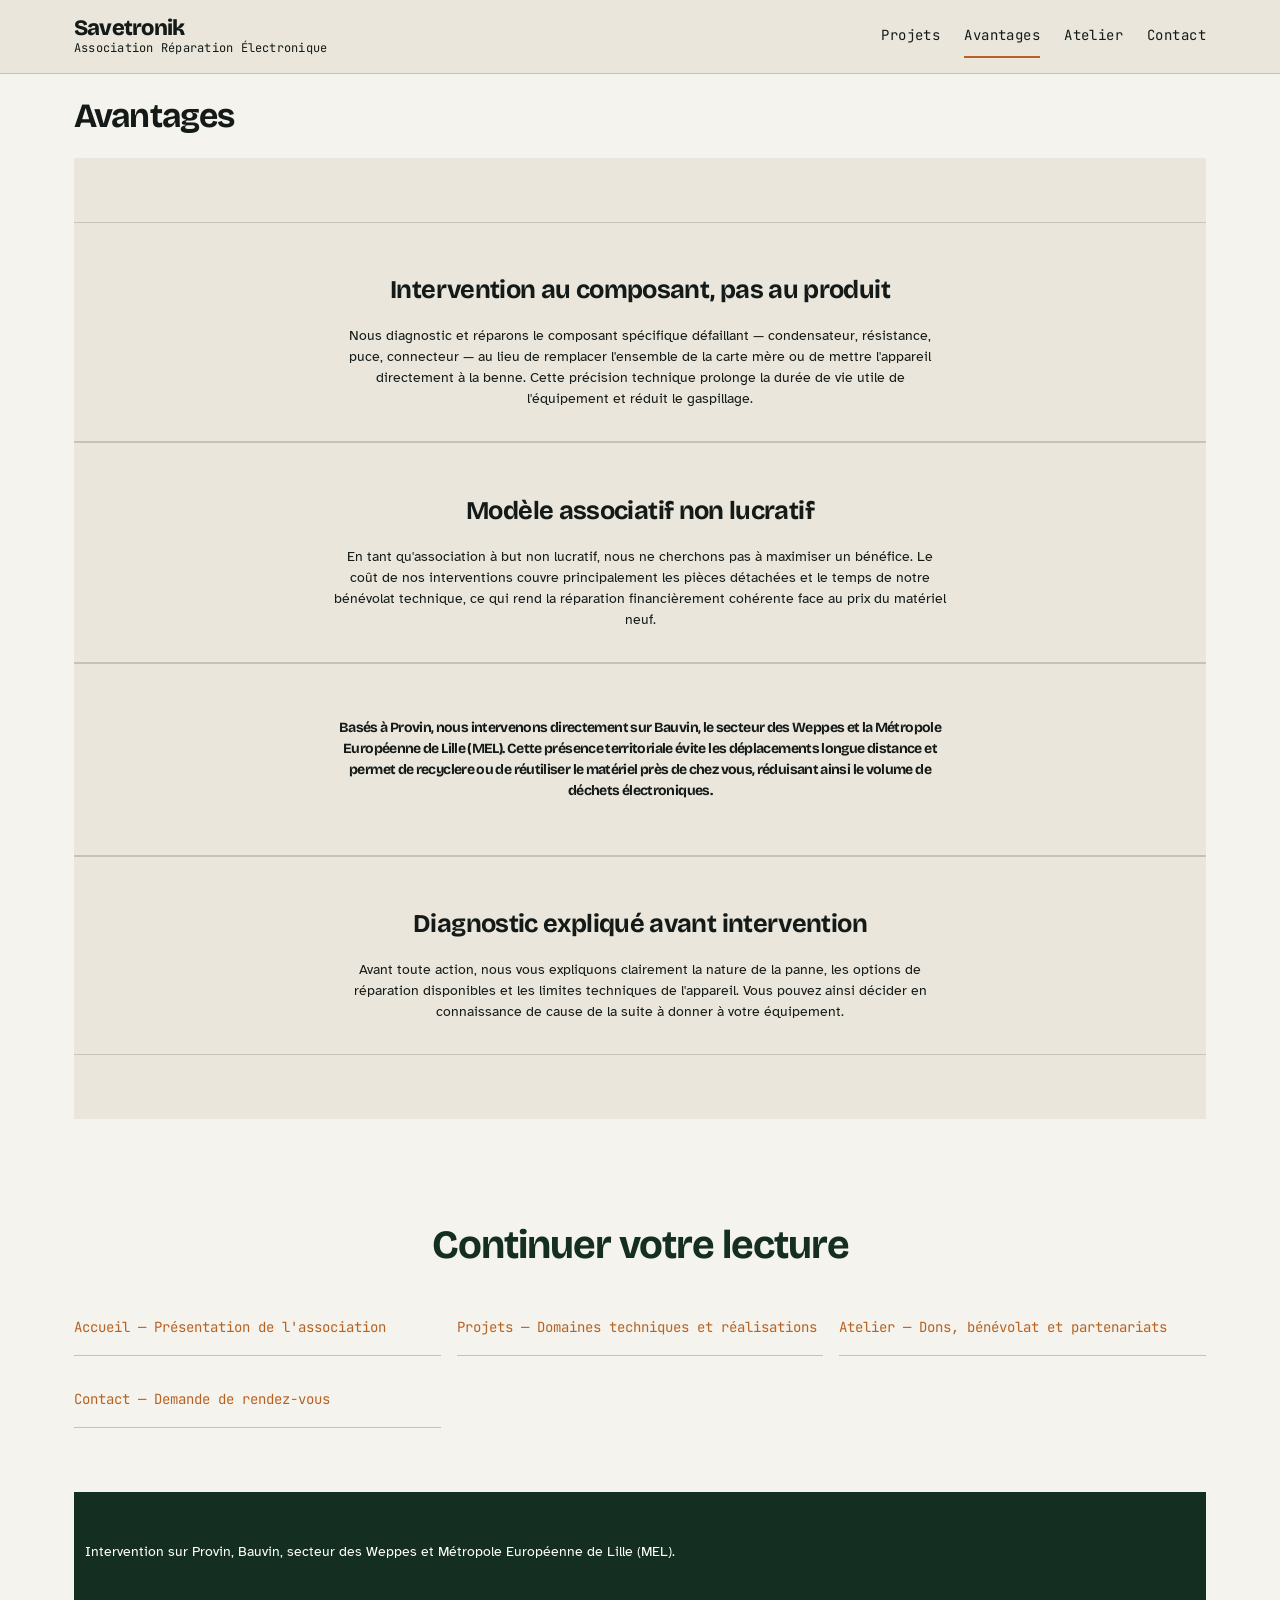
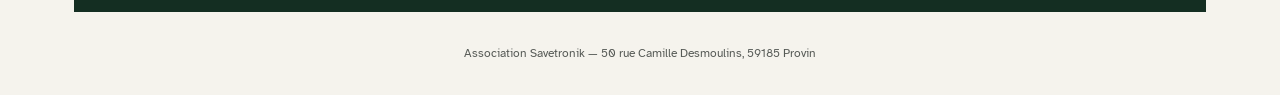
==== avantages.html @ e63f9a17 "Create avantages.html" ====
<!DOCTYPE html>
<html lang="fr">
<head>
<meta charset="utf-8">
<meta name="viewport" content="width=device-width, initial-scale=1">
<title>Savetronik — Avantages de la réparation associative</title>
<meta name="description" content="Association Savetronik : avantages du modèle associatif non lucratif pour la réparation électronique à Provin, Bauvin et dans la MEL.">
<link rel="preconnect" href="https://fonts.googleapis.com">
<link rel="preconnect" href="https://fonts.gstatic.com" crossorigin>
<link rel="stylesheet" href="https://fonts.googleapis.com/css2?family=Atkinson+Hyperlegible:ital,wght@0,400;0,700;1,400&family=Bricolage+Grotesque:opsz,wght@12..96,400;12..96,600;12..96,800&family=JetBrains+Mono:wght@400;500&display=swap">
<link rel="stylesheet" href="style.css">
</head>
<header class="site-header">
  <div class="header-inner">
    <a href="#" class="marque">
      <span class="marque-nom">Savetronik</span>
      <span class="marque-detail">Association Réparation Électronique</span>
    </a>
    <nav aria-label="Navigation principale">
      <ul class="nav-list">
        <li><a href="projets.html">Projets</a></li>
        <li><a href="avantages.html" aria-current="page">Avantages</a></li>
        <li><a href="atelier.html">Atelier</a></li>
        <li><a href="contact.html">Contact</a></li>
      </ul>
    </nav>
  </div>
</header>
<main class="wrap">
  <h1>Avantages</h1>
  <section class="les-axes">
    <div class="axe">
      <h2>Intervention au composant, pas au produit</h2>
      <p>Nous diagnostic et réparons le composant spécifique défaillant — condensateur, résistance, puce, connecteur — au lieu de remplacer l'ensemble de la carte mère ou de mettre l'appareil directement à la benne. Cette précision technique prolonge la durée de vie utile de l'équipement et réduit le gaspillage.</p>
    </div>
    <div class="axe">
      <h2>Modèle associatif non lucratif</h2>
      <p>En tant qu'association à but non lucratif, nous ne cherchons pas à maximiser un bénéfice. Le coût de nos interventions couvre principalement les pièces détachées et le temps de notre bénévolat technique, ce qui rend la réparation financièrement cohérente face au prix du matériel neuf.</p>
    </div>
    <div class="axe">
      <h2 Action locale et réduction des déchets</h2>
      <p>Basés à Provin, nous intervenons directement sur Bauvin, le secteur des Weppes et la Métropole Européenne de Lille (MEL). Cette présence territoriale évite les déplacements longue distance et permet de recyclere ou de réutiliser le matériel près de chez vous, réduisant ainsi le volume de déchets électroniques.</p>
    </div>
    <div class="axe">
      <h2>Diagnostic expliqué avant intervention</h2>
      <p>Avant toute action, nous vous expliquons clairement la nature de la panne, les options de réparation disponibles et les limites techniques de l'appareil. Vous pouvez ainsi décider en connaissance de cause de la suite à donner à votre équipement.</p>
    </div>
  </section>
  <section class="renvois">
    <h3 class="titre-renvoi">Continuer votre lecture</h3>
    <ul class="list-renvoi">
      <li class="renvoi"><a href="index.html">Accueil — Présentation de l'association</a></li>
      <li class="renvoi"><a href="projets.html">Projets — Domaines techniques et réalisations</a></li>
      <li class="renvoi"><a href="atelier.html">Atelier — Dons, bénévolat et partenariats</a></li>
      <li class="renvoi"><a href="contact.html">Contact — Demande de rendez-vous</a></li>
    </ul>
  </section>
  <section class="territoire">
    <p>Intervention sur Provin, Bauvin, secteur des Weppes et Métropole Européenne de Lille (MEL).</p>
  </section>
</main>
<footer>
  Association Savetronik — 50 rue Camille Desmoulins, 59185 Provin
</footer>
</body>
</html>
---- style.css ----
:root{
  /* Couleurs */
  --c-fond:#F5F3ED;
  --c-surface:#EAE6DC;
  --c-encre:#141A17;
  --c-vert:#142E22;
  --c-cuivre:#B86222;
  --c-cuivre-texte:#A0521C;
  --c-bordure:#C8C2B4;
  --c-blanc:#FFFFFF;

  /* Typographie */
  --f-titre:"Bricolage Grotesque","Helvetica Neue",Arial,sans-serif;
  --f-texte:"Atkinson Hyperlegible","Helvetica",Arial,sans-serif;
  --f-mono:"JetBrains Mono","Courier New",monospace;

  --t-4xl:clamp(2.5rem,5.6vw,4rem);
  --t-3xl:clamp(1.75rem,3.2vw,2.5rem);
  --t-2xl:clamp(1.25rem,1.8vw,1.625rem);
  --t-xl:1.1875rem;
  --t-l:1.0625rem;
  --t-m:1rem;
  --t-s:0.875rem;
  --t-xs:0.75rem;

  /* Espacement — échelle unique de 1rem */
  --e-1:0.5rem;
  --e-2:1rem;
  --e-3:1.5rem;
  --e-4:2rem;
  --e-5:3rem;
  --e-6:4rem;
  --e-7:6rem;

  /* Rayon et profondeur */
  --r-s:2px;
  --r-m:4px;
  --ombre:0 4px 12px rgba(0,0,0,0.15);

  /* Mesure de lecture */
  --mesure:68ch;
}

*,*::before,*::after{box-sizing:border-box}

html{
  -webkit-text-size-adjust:100%;
  scrollbar-color:var(--c-vert) var(--c-surface);
  scrollbar-width:thin;
}

body{
  margin:0;
  background-color:var(--c-fond);
  color:var(--c-encre);
  font-family:var(--f-texte);
  font-size:var(--t-l);
  line-height:1.65;
  -webkit-font-smoothing:antialiased;
}

::selection{background-color:var(--c-cuivre);color:var(--c-blanc)}

::-webkit-scrollbar{width:12px;height:12px}
::-webkit-scrollbar-track{background:var(--c-surface)}
::-webkit-scrollbar-thumb{background:var(--c-vert);border:2px solid var(--c-surface)}

a{cursor:pointer}
:focus-visible{outline:2px solid var(--c-cuivre);outline-offset:3px}

h1,h2,h3{
  font-family:var(--f-titre);
  font-weight:700;
  letter-spacing:-0.025em;
  line-height:1.12;
  color:var(--c-encre);
}

p{margin:0 0 var(--e-2);max-width:var(--mesure)}
p:last-child{margin-bottom:0}

.wrap{
  width:100%;
  max-width:1180px;
  margin:0 auto;
  padding:0 var(--e-3);
}

.lien-evitement{
  position:absolute;
  left:-9999px;
  top:0;
  z-index:100;
  background:var(--c-vert);
  color:var(--c-blanc);
  font-family:var(--f-mono);
  font-size:var(--t-s);
  padding:var(--e-2) var(--e-3);
  text-decoration:none;
}
.lien-evitement:focus{left:var(--e-2);top:var(--e-2)}

/* ---------- En-tête ---------- */
.site-header{
  position:sticky;
  top:0;
  z-index:20;
  background-color:var(--c-surface);
  border-bottom:1px solid var(--c-bordure);
}

.header-inner{
  max-width:1180px;
  margin:0 auto;
  padding:var(--e-1) var(--e-3);
  display:flex;
  flex-wrap:wrap;
  align-items:center;
  justify-content:space-between;
  gap:var(--e-1) var(--e-3);
}

.marque{
  display:flex;
  flex-direction:column;
  justify-content:center;
  min-height:44px;
  padding:var(--e-1) 0;
  text-decoration:none;
  color:var(--c-encre);
}
.marque-nom{
  font-family:var(--f-titre);
  font-weight:800;
  font-size:1.375rem;
  letter-spacing:-0.035em;
  line-height:1.1;
}
.marque-detail{
  font-family:var(--f-mono);
  font-size:var(--t-xs);
  letter-spacing:0.02em;
  line-height:1.4;
}

.nav-list{
  display:flex;
  flex-wrap:wrap;
  align-items:center;
  gap:0 var(--e-3);
  margin:0;
  padding:0;
  list-style:none;
}
.nav-list a{
  display:inline-flex;
  align-items:center;
  min-height:44px;
  font-family:var(--f-mono);
  font-size:var(--t-s);
  letter-spacing:0.03em;
  color:var(--c-encre);
  text-decoration:none;
  border-bottom:2px solid transparent;
  transition:border-color .3s ease-out,color .3s ease-out;
}
.nav-list a:hover{
  color:var(--c-cuivre-texte);
  border-bottom-color:var(--c-cuivre);
}
.nav-list a[aria-current="page"]{border-bottom-color:var(--c-cuivre)}

/* ---------- Bouton ---------- */
.btn{
  display:inline-flex;
  align-items:center;
  justify-content:center;
  min-height:48px;
  padding:var(--e-2) var(--e-3);
  background-color:var(--c-cuivre);
  color:var(--c-blanc);
  font-family:var(--f-mono);
  font-size:var(--t-s);
  letter-spacing:0.03em;
  text-decoration:none;
  border:none;
  cursor:pointer;
}
.btn:hover{opacity:0.9}

/* ---------- Hero ---------- */
.hero{
  position:relative;
  padding:var(--e-6) 0 var(--e-4);
  display:flex;
  align-items:center;
  justify-content:center;
  flex-direction:column;
  gap:var(--e-3);
  max-height:60vh;
  overflow:hidden;
}
.hero-img{
  position:absolute;
  right:0;
  width:40%;
  height:auto;
  max-width:500px;
  pointer-events:none;
}
.hero-img svg{
  width:100%;
  height:auto;
}

/* Texte hero */
.hero-content{
  text-align:center;
  max-width:700px;
  padding:var(--e-2) var(--e-3);
}
.hero-content h1{
  font-size:var(--t-4xl);
  margin-bottom:var(--e-1);
}
.hero-content p{
  font-size:var(--t-l);
  color:var(--c-encre);
  margin-bottom:var(--e-4);
}

/* ---------- Les 3 Axes ---------- */
.les-axes{
  padding:var(--e-6) 0;
  background-color:var(--c-surface);
}
.axe{
  padding:var(--e-4) var(--e-3);
  display:flex;
  flex-direction:column;
  align-items:center;
  text-align:center;
  border-top:1px solid var(--c-bordure);
  border-bottom:1px solid var(--c-bordure);
  transition:background-color .3s ease;
}
.axe:hover{background-color:var(--c-fond);}
.axe h3{
  font-size:var(--t-2xl);
  margin-bottom:var(--e-1);
  color:var(--c-vert);
}
.axe p{
  font-size:var(--t-s);
  color:var(--c-encre);
  margin-bottom:0;
  line-height:1.5;
}

/* ---------- Renvois vers les pages ---------- */
.renvois{
  padding:var(--e-6) 0;
}
.titre-renvoi{
  font-size:var(--t-3xl);
  margin-bottom:var(--e-4);
  text-align:center;
  color:var(--c-vert);
}
.list-renvoi{
  display:grid;
  grid-template-columns:repeat(3, 1fr);
  gap:var(--e-2);
  list-style:none;
  padding:0;
  margin:0;
}
.list-renvoi .renvoi{
  padding:var(--e-2) 0;
  border-bottom:1px solid var(--c-bordure);
  display:flex;
  flex-direction:column;
  justify-content:center;
  height:100%;
}
.list-renvoi .renvoi h3{
  font-size:var(--t-m);
  margin-bottom:var(--e-1);
  color:var(--c-encre);
}
.list-renvoi .renvoi p{
  font-size:var(--t-xs);
  color:var(--c-encre);
  opacity:0.8;
  margin-bottom:0;
  flex-grow:1;
}
.list-renvoi .renvoi a{
  font-size:var(--t-s);
  color:var(--c-cuivre);
  text-decoration:none;
  margin-top:auto;
  align-self:flex-start;
  font-family:var(--f-mono);
}
@media (max-width: 768px){
  .list-renvoi{
    grid-template-columns:1fr;
  }
}

/* ---------- Ancrage territorial ---------- */
.territoire{
  padding:var(--e-5) 0;
  background-color:var(--c-vert);
  color:var(--c-blanc);
  text-align:center;
  font-size:var(--t-s);
}
.territoire a{
  color:var(--c-blanc);
  text-decoration:underline;
  font-weight:700;
}

/* ---------- Pied de page minimal ---------- */
footer{
  padding:var(--e-4) 0;
  text-align:center;
  font-size:var(--t-xs);
  color:var(--c-encre);
  opacity:0.7;
}
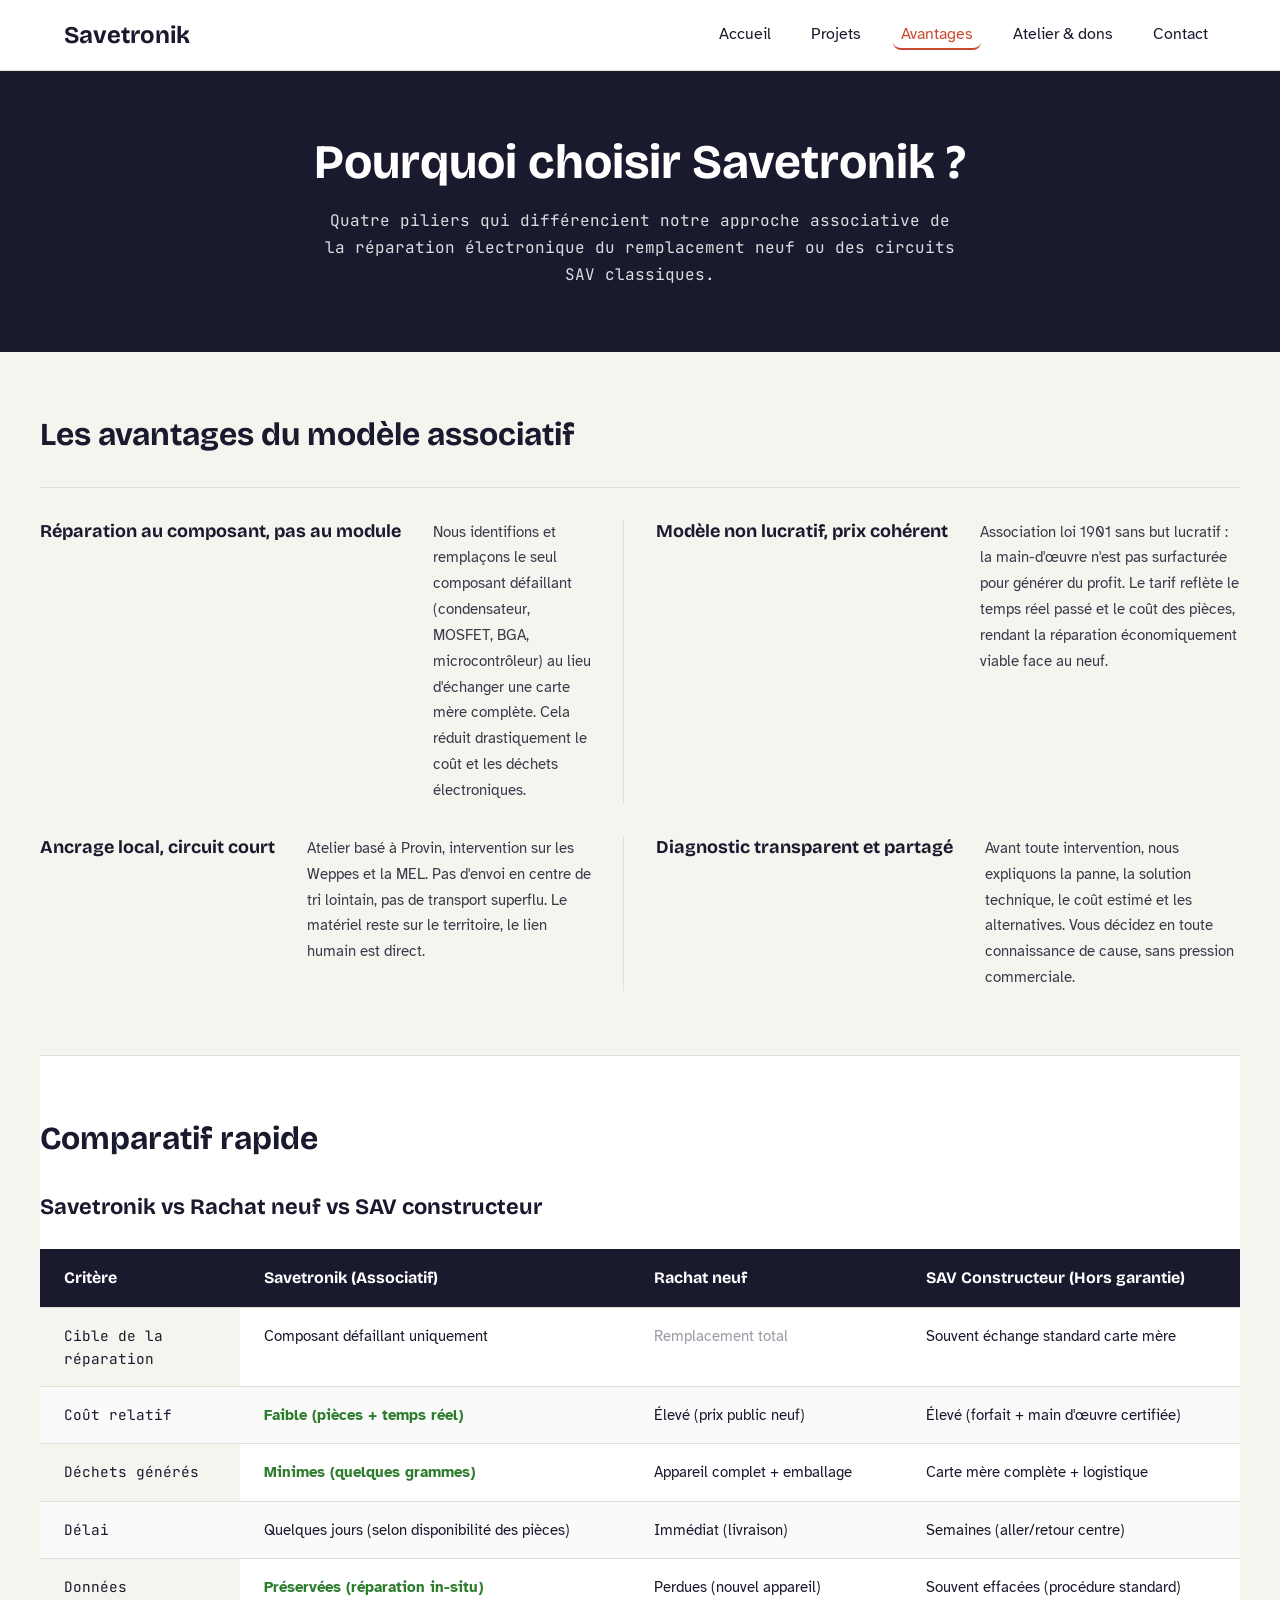
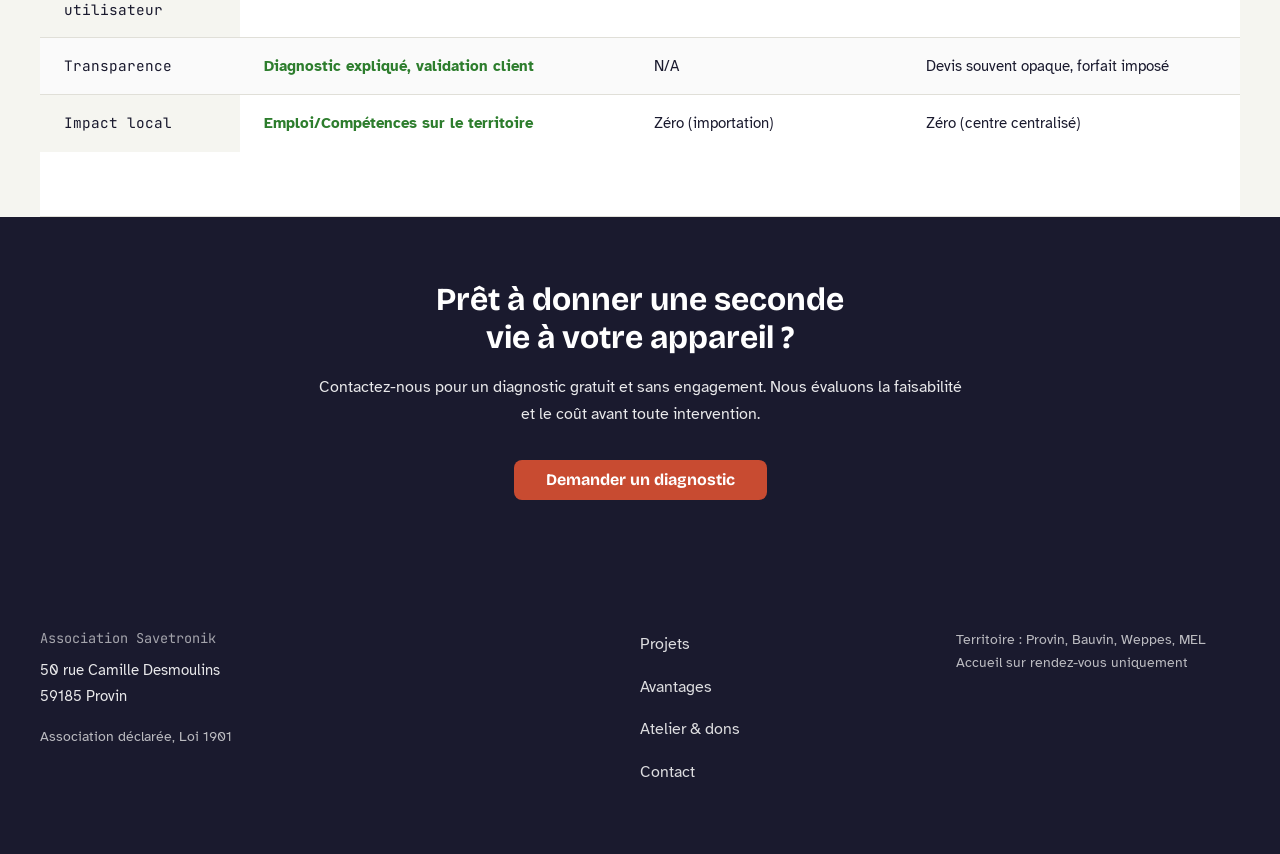
==== commit 5615b2ca: "Update avantages.html" ====
--- a/avantages.html
+++ b/avantages.html
@@ -1,66 +1,258 @@
 <!DOCTYPE html>
 <html lang="fr">
 <head>
-<meta charset="utf-8">
-<meta name="viewport" content="width=device-width, initial-scale=1">
-<title>Savetronik — Avantages de la réparation associative</title>
-<meta name="description" content="Association Savetronik : avantages du modèle associatif non lucratif pour la réparation électronique à Provin, Bauvin et dans la MEL.">
-<link rel="preconnect" href="https://fonts.googleapis.com">
-<link rel="preconnect" href="https://fonts.gstatic.com" crossorigin>
-<link rel="stylesheet" href="https://fonts.googleapis.com/css2?family=Atkinson+Hyperlegible:ital,wght@0,400;0,700;1,400&family=Bricolage+Grotesque:opsz,wght@12..96,400;12..96,600;12..96,800&family=JetBrains+Mono:wght@400;500&display=swap">
-<link rel="stylesheet" href="style.css">
+  <meta charset="UTF-8">
+  <meta name="viewport" content="width=device-width, initial-scale=1.0">
+  <title>Avantages — Savetronik</title>
+  <meta name="description" content="Pourquoi choisir l'association Savetronik pour réparer votre électronique ? Réparation au composant, modèle non lucratif, ancrage local, diagnostic transparent.">
+  <link rel="preconnect" href="https://fonts.googleapis.com">
+  <link rel="preconnect" href="https://fonts.gstatic.com" crossorigin>
+  <link href="https://fonts.googleapis.com/css2?family=Bricolage+Grotesque:opsz,wght@12..96,400;12..96,700&family=Atkinson+Hyperlegible:ital,wght@0,400;0,700;1,400&family=JetBrains+Mono:wght@400;700&display=swap" rel="stylesheet">
+  <style>
+    /* ========================================
+       DESIGN TOKENS (Fallbacks inclus pour autonomie)
+       ======================================== */
+    :root {
+      --space-xs: 0.25rem; --space-s: 0.5rem; --space-m: 1rem; --space-l: 1.5rem; --space-xl: 2rem; --space-xxl: 3rem; --space-xxxl: 4rem;
+      --color-bg: #f5f5f0; --color-surface: #ffffff; --color-block: #1a1a2e; --color-text: #1a1a2e; --color-text-muted: #5a5a6e; --color-text-on-block: #ffffff; --color-accent: #c84b31; --color-border: #e0dfd8; --color-success: #2d7d2d; --color-focus: #c84b31;
+      --font-title: 'Bricolage Grotesque', sans-serif; --font-body: 'Atkinson Hyperlegible', sans-serif; --font-mono: 'JetBrains Mono', monospace;
+      --radius: 8px; --anim-easing: cubic-bezier(0.25, 0.46, 0.45, 0.94);
+      --container-max: 1200px; --text-measure: 65ch;
+      --btn-bg: var(--color-accent); --btn-hover: color-mix(in srgb, var(--color-accent) 85%, black); --btn-text: var(--color-text-on-block);
+    }
+
+    /* ========================================
+       RESET & BASE
+       ======================================== */
+    *, *::before, *::after { box-sizing: border-box; margin: 0; padding: 0; }
+    html { scroll-behavior: smooth; }
+    @media (prefers-reduced-motion: reduce) { html { scroll-behavior: auto; } *, *::before, *::after { animation-duration: 0.01ms !important; transition-duration: 0.01ms !important; } }
+    body { font-family: var(--font-body); font-size: 1rem; line-height: 1.6; color: var(--color-text); background: var(--color-bg); }
+    img { max-width: 100%; height: auto; display: block; }
+    a { color: var(--color-accent); text-decoration: none; border-bottom: 1px solid currentColor; transition: opacity 150ms var(--anim-easing); }
+    a:hover { opacity: 0.7; border-bottom-color: transparent; }
+    a:focus-visible, button:focus-visible, [href]:focus-visible { outline: 2px solid var(--color-focus); outline-offset: 2px; border-radius: 2px; border-bottom-color: transparent; }
+    .skip-link { position: absolute; top: -100%; left: 50%; transform: translateX(-50%); padding: var(--space-s) var(--space-l); background: var(--color-block); color: var(--color-text-on-block); z-index: 1000; border-radius: 0 0 var(--radius) var(--radius); }
+    .skip-link:focus { top: 0; }
+    .container { max-width: var(--container-max); margin: 0 auto; padding: 0 var(--space-l); }
+    .btn { display: inline-block; padding: var(--space-s) var(--space-xl); background: var(--btn-bg); color: var(--btn-text); font-family: var(--font-title); font-weight: 700; font-size: 1rem; line-height: 1.5; border: none; border-radius: var(--radius); cursor: pointer; text-decoration: none; border-bottom: none; transition: background 150ms var(--anim-easing), transform 150ms var(--anim-easing); }
+    .btn:hover { background: var(--btn-hover); color: var(--btn-text); opacity: 1; transform: translateY(-1px); }
+    .btn:active { transform: translateY(0); }
+
+    /* ========================================
+       HEADER
+       ======================================== */
+    .site-header { background: var(--color-surface); border-bottom: 1px solid var(--color-border); position: sticky; top: 0; z-index: 100; }
+    .header-inner { max-width: var(--container-max); margin: 0 auto; padding: var(--space-m) var(--space-l); display: flex; justify-content: space-between; align-items: center; gap: var(--space-l); flex-wrap: wrap; }
+    .site-logo { font-family: var(--font-title); font-size: 1.5rem; font-weight: 700; color: var(--color-block); text-decoration: none; border-bottom: none; }
+    .site-nav ul { display: flex; flex-wrap: wrap; gap: var(--space-s) var(--space-l); list-style: none; }
+    .site-nav a { padding: var(--space-xs) var(--space-s); color: var(--color-text); font-weight: 400; border-bottom: 2px solid transparent; border-radius: var(--radius); }
+    .site-nav a:hover { color: var(--color-accent); background: rgb(200 75 49 / 0.08); border-bottom-color: transparent; opacity: 1; }
+    .site-nav a[aria-current="page"] { color: var(--color-accent); border-bottom-color: var(--color-accent); pointer-events: none; }
+
+    /* ========================================
+       HERO
+       ======================================== */
+    .page-hero { background: var(--color-block); color: var(--color-text-on-block); padding: var(--space-xxxl) var(--space-l); text-align: center; }
+    .page-hero .container { max-width: 800px; }
+    .page-hero h1 { font-family: var(--font-title); font-size: clamp(2rem, 5vw, 3rem); font-weight: 700; line-height: 1.15; margin-bottom: var(--space-m); text-wrap: balance; }
+    .page-hero p { font-family: var(--font-mono); font-size: 1rem; line-height: 1.7; opacity: 0.85; max-width: var(--text-measure); margin: 0 auto; text-wrap: pretty; }
+
+    /* ========================================
+       AVANTAGES — Liste structurée (pas de cartes)
+       ======================================== */
+    .avantages-section { padding: var(--space-xxxl) 0; }
+    .avantages-section .section-title { font-family: var(--font-title); font-size: clamp(1.5rem, 3vw, 2rem); font-weight: 700; line-height: 1.2; margin-bottom: var(--space-xl); text-wrap: balance; color: var(--color-text); }
+    .avantages-list { display: grid; gap: var(--space-xl); border-top: 1px solid var(--color-border); padding-top: var(--space-xl); }
+    @media (min-width: 768px) { .avantages-list { grid-template-columns: 1fr 1fr; } }
+    @media (min-width: 1024px) { .avantages-list { grid-template-columns: repeat(2, 1fr); } }
+    .avantage-item { display: grid; gap: var(--space-s); padding-bottom: var(--space-xl); border-bottom: 1px solid var(--color-border); }
+    .avantage-item:last-child { border-bottom: none; padding-bottom: 0; }
+    @media (min-width: 768px) { .avantage-item { grid-template-columns: max-content 1fr; align-items: start; gap: var(--space-l) var(--space-xl); padding-bottom: 0; border-bottom: none; border-right: 1px solid var(--color-border); padding-right: var(--space-xl); } .avantage-item:nth-child(2n) { border-right: none; padding-right: 0; } }
+    .avantage-term { font-family: var(--font-title); font-size: 1.125rem; font-weight: 700; line-height: 1.3; color: var(--color-text); text-wrap: balance; }
+    .avantage-def { font-family: var(--font-body); font-size: 0.95rem; line-height: 1.7; color: var(--color-text); opacity: 0.85; max-width: var(--text-measure); text-wrap: pretty; }
+
+    /* ========================================
+       COMPARATIF — Tableau responsive
+       ======================================== */
+    .comparatif-section { background: var(--color-surface); border-top: 1px solid var(--color-border); border-bottom: 1px solid var(--color-border); padding: var(--space-xxxl) 0; }
+    .comparatif-section .section-title { font-family: var(--font-title); font-size: clamp(1.5rem, 3vw, 2rem); font-weight: 700; line-height: 1.2; margin-bottom: var(--space-xl); text-wrap: balance; color: var(--color-text); }
+    .comparatif-table-wrapper { overflow-x: auto; -webkit-overflow-scrolling: touch; margin: 0 calc(-1 * var(--space-l)); padding: 0 var(--space-l); }
+    .comparatif-table { width: 100%; min-width: 600px; border-collapse: collapse; font-size: 0.95rem; line-height: 1.6; font-family: var(--font-body); }
+    .comparatif-table caption { font-family: var(--font-title); font-size: clamp(1.125rem, 2.5vw, 1.375rem); font-weight: 700; text-align: left; margin-bottom: var(--space-l); color: var(--color-text); caption-side: top; }
+    .comparatif-table th, .comparatif-table td { padding: var(--space-m) var(--space-l); border-bottom: 1px solid var(--color-border); text-align: left; vertical-align: top; }
+    .comparatif-table thead th { background: var(--color-block); color: var(--color-text-on-block); font-family: var(--font-title); font-weight: 700; font-size: 1rem; white-space: nowrap; }
+    .comparatif-table tbody th { font-family: var(--font-mono); font-weight: 400; font-size: 0.9rem; color: var(--color-block); background: var(--color-bg); width: 200px; min-width: 200px; }
+    .comparatif-table td { color: var(--color-text); }
+    .comparatif-table tbody tr:last-child td, .comparatif-table tbody tr:last-child th { border-bottom: none; }
+    .comparatif-table tbody tr:nth-child(even) td, .comparatif-table tbody tr:nth-child(even) th { background: rgb(0 0 0 / 0.02); }
+    .comparatif-table .check { color: var(--color-success); font-weight: 700; }
+    .comparatif-table .cross { color: var(--color-text-muted); opacity: 0.6; }
+
+    /* ========================================
+       CTA
+       ======================================== */
+    .cta-section { background: var(--color-block); color: var(--color-text-on-block); padding: var(--space-xxxl) var(--space-l); text-align: center; }
+    .cta-section .container { max-width: 700px; }
+    .cta-section h2 { font-family: var(--font-title); font-size: clamp(1.5rem, 3vw, 2rem); font-weight: 700; line-height: 1.2; margin-bottom: var(--space-m); text-wrap: balance; }
+    .cta-section p { opacity: 0.9; line-height: 1.7; margin-bottom: var(--space-xl); max-width: var(--text-measure); margin-left: auto; margin-right: auto; text-wrap: pretty; }
+    .cta-section .btn { --btn-bg: var(--color-accent); --btn-hover: color-mix(in srgb, var(--color-accent) 85%, black); --btn-focus-ring: var(--color-text-on-block); }
+
+    /* ========================================
+       FOOTER — Bloc unique
+       ======================================== */
+    .site-footer { background: var(--color-block); color: var(--color-text-on-block); padding: var(--space-xxxl) var(--space-l); }
+    .footer-grid { max-width: var(--container-max); margin: 0 auto; display: grid; gap: var(--space-xl); grid-template-columns: 1fr; }
+    @media (min-width: 768px) { .footer-grid { grid-template-columns: 2fr 1fr 1fr; align-items: start; } }
+    .site-footer .font-mono { display: block; font-size: 0.85rem; opacity: 0.6; margin-bottom: var(--space-s); font-family: var(--font-mono); }
+    .site-footer address { font-style: normal; line-height: 1.7; opacity: 0.9; font-size: 0.95rem; margin-bottom: var(--space-m); }
+    .site-footer p { opacity: 0.7; font-size: 0.9rem; line-height: 1.6; margin: 0; }
+    .site-footer a { color: inherit; opacity: 0.85; text-decoration: none; border-bottom: 1px solid transparent; transition: opacity 150ms, border-color 150ms; }
+    .site-footer a:hover { opacity: 1; border-color: currentColor; }
+    .site-footer ul { list-style: none; padding: 0; margin: 0; display: flex; flex-direction: column; gap: var(--space-s); }
+    .site-footer li a { padding: var(--space-xs) 0; display: inline-block; }
+  </style>
 </head>
-<header class="site-header">
-  <div class="header-inner">
-    <a href="#" class="marque">
-      <span class="marque-nom">Savetronik</span>
-      <span class="marque-detail">Association Réparation Électronique</span>
-    </a>
-    <nav aria-label="Navigation principale">
-      <ul class="nav-list">
-        <li><a href="projets.html">Projets</a></li>
-        <li><a href="avantages.html" aria-current="page">Avantages</a></li>
-        <li><a href="atelier.html">Atelier</a></li>
-        <li><a href="contact.html">Contact</a></li>
-      </ul>
-    </nav>
-  </div>
-</header>
-<main class="wrap">
-  <h1>Avantages</h1>
-  <section class="les-axes">
-    <div class="axe">
-      <h2>Intervention au composant, pas au produit</h2>
-      <p>Nous diagnostic et réparons le composant spécifique défaillant — condensateur, résistance, puce, connecteur — au lieu de remplacer l'ensemble de la carte mère ou de mettre l'appareil directement à la benne. Cette précision technique prolonge la durée de vie utile de l'équipement et réduit le gaspillage.</p>
+<body>
+  <a href="#main" class="skip-link">Aller au contenu principal</a>
+  <header class="site-header" role="banner">
+    <div class="header-inner">
+      <a href="index.html" class="site-logo" aria-label="Savetronik - Accueil">Savetronik</a>
+      <nav class="site-nav" aria-label="Navigation principale">
+        <ul>
+          <li><a href="index.html">Accueil</a></li>
+          <li><a href="projets.html">Projets</a></li>
+          <li><a href="avantages.html" aria-current="page">Avantages</a></li>
+          <li><a href="atelier.html">Atelier & dons</a></li>
+          <li><a href="contact.html">Contact</a></li>
+        </ul>
+      </nav>
     </div>
-    <div class="axe">
-      <h2>Modèle associatif non lucratif</h2>
-      <p>En tant qu'association à but non lucratif, nous ne cherchons pas à maximiser un bénéfice. Le coût de nos interventions couvre principalement les pièces détachées et le temps de notre bénévolat technique, ce qui rend la réparation financièrement cohérente face au prix du matériel neuf.</p>
+  </header>
+
+  <main id="main">
+    <section class="page-hero" aria-labelledby="page-title">
+      <div class="container">
+        <h1 id="page-title">Pourquoi choisir Savetronik ?</h1>
+        <p>Quatre piliers qui différencient notre approche associative de la réparation électronique du remplacement neuf ou des circuits SAV classiques.</p>
+      </div>
+    </section>
+
+    <section class="avantages-section container" aria-labelledby="avantages-title">
+      <h2 id="avantages-title" class="section-title">Les avantages du modèle associatif</h2>
+      <div class="avantages-list">
+        <article class="avantage-item">
+          <h3 class="avantage-term">Réparation au composant, pas au module</h3>
+          <p class="avantage-def">Nous identifions et remplaçons le seul composant défaillant (condensateur, MOSFET, BGA, microcontrôleur) au lieu d'échanger une carte mère complète. Cela réduit drastiquement le coût et les déchets électroniques.</p>
+        </article>
+        <article class="avantage-item">
+          <h3 class="avantage-term">Modèle non lucratif, prix cohérent</h3>
+          <p class="avantage-def">Association loi 1901 sans but lucratif : la main-d'œuvre n'est pas surfacturée pour générer du profit. Le tarif reflète le temps réel passé et le coût des pièces, rendant la réparation économiquement viable face au neuf.</p>
+        </article>
+        <article class="avantage-item">
+          <h3 class="avantage-term">Ancrage local, circuit court</h3>
+          <p class="avantage-def">Atelier basé à Provin, intervention sur les Weppes et la MEL. Pas d'envoi en centre de tri lointain, pas de transport superflu. Le matériel reste sur le territoire, le lien humain est direct.</p>
+        </article>
+        <article class="avantage-item">
+          <h3 class="avantage-term">Diagnostic transparent et partagé</h3>
+          <p class="avantage-def">Avant toute intervention, nous expliquons la panne, la solution technique, le coût estimé et les alternatives. Vous décidez en toute connaissance de cause, sans pression commerciale.</p>
+        </article>
+      </div>
+    </section>
+
+    <section class="comparatif-section container" aria-labelledby="comparatif-title">
+      <h2 id="comparatif-title" class="section-title">Comparatif rapide</h2>
+      <div class="comparatif-table-wrapper">
+        <table class="comparatif-table">
+          <caption>Savetronik vs Rachat neuf vs SAV constructeur</caption>
+          <thead>
+            <tr>
+              <th scope="col">Critère</th>
+              <th scope="col">Savetronik (Associatif)</th>
+              <th scope="col">Rachat neuf</th>
+              <th scope="col">SAV Constructeur (Hors garantie)</th>
+            </tr>
+          </thead>
+          <tbody>
+            <tr>
+              <th scope="row">Cible de la réparation</th>
+              <td>Composant défaillant uniquement</td>
+              <td><span class="cross">Remplacement total</span></td>
+              <td>Souvent échange standard carte mère</td>
+            </tr>
+            <tr>
+              <th scope="row">Coût relatif</th>
+              <td><span class="check">Faible (pièces + temps réel)</span></td>
+              <td>Élevé (prix public neuf)</td>
+              <td>Élevé (forfait + main d'œuvre certifiée)</td>
+            </tr>
+            <tr>
+              <th scope="row">Déchets générés</th>
+              <td><span class="check">Minimes (quelques grammes)</span></td>
+              <td>Appareil complet + emballage</td>
+              <td>Carte mère complète + logistique</td>
+            </tr>
+            <tr>
+              <th scope="row">Délai</th>
+              <td>Quelques jours (selon disponibilité des pièces)</td>
+              <td>Immédiat (livraison)</td>
+              <td>Semaines (aller/retour centre)</td>
+            </tr>
+            <tr>
+              <th scope="row">Données utilisateur</th>
+              <td><span class="check">Préservées (réparation in-situ)</span></td>
+              <td>Perdues (nouvel appareil)</td>
+              <td>Souvent effacées (procédure standard)</td>
+            </tr>
+            <tr>
+              <th scope="row">Transparence</th>
+              <td><span class="check">Diagnostic expliqué, validation client</span></td>
+              <td>N/A</td>
+              <td>Devis souvent opaque, forfait imposé</td>
+            </tr>
+            <tr>
+              <th scope="row">Impact local</th>
+              <td><span class="check">Emploi/Compétences sur le territoire</span></td>
+              <td>Zéro (importation)</td>
+              <td>Zéro (centre centralisé)</td>
+            </tr>
+          </tbody>
+        </table>
+      </div>
+    </section>
+
+    <section class="cta-section" aria-labelledby="cta-title">
+      <div class="container">
+        <h2 id="cta-title">Prêt à donner une seconde vie à votre appareil ?</h2>
+        <p>Contactez-nous pour un diagnostic gratuit et sans engagement. Nous évaluons la faisabilité et le coût avant toute intervention.</p>
+        <a href="contact.html" class="btn">Demander un diagnostic</a>
+      </div>
+    </section>
+  </main>
+
+  <footer class="site-footer" role="contentinfo">
+    <div class="footer-grid">
+      <div class="footer-info">
+        <span class="font-mono">Association Savetronik</span>
+        <address>
+          50 rue Camille Desmoulins<br>
+          59185 Provin
+        </address>
+        <p>Association déclarée, Loi 1901</p>
+      </div>
+      <div class="footer-nav">
+        <ul>
+          <li><a href="projets.html">Projets</a></li>
+          <li><a href="avantages.html">Avantages</a></li>
+          <li><a href="atelier.html">Atelier & dons</a></li>
+          <li><a href="contact.html">Contact</a></li>
+        </ul>
+      </div>
+      <div class="footer-territory">
+        <p>Territoire : Provin, Bauvin, Weppes, MEL</p>
+        <p>Accueil sur rendez-vous uniquement</p>
+      </div>
     </div>
-    <div class="axe">
-      <h2 Action locale et réduction des déchets</h2>
-      <p>Basés à Provin, nous intervenons directement sur Bauvin, le secteur des Weppes et la Métropole Européenne de Lille (MEL). Cette présence territoriale évite les déplacements longue distance et permet de recyclere ou de réutiliser le matériel près de chez vous, réduisant ainsi le volume de déchets électroniques.</p>
-    </div>
-    <div class="axe">
-      <h2>Diagnostic expliqué avant intervention</h2>
-      <p>Avant toute action, nous vous expliquons clairement la nature de la panne, les options de réparation disponibles et les limites techniques de l'appareil. Vous pouvez ainsi décider en connaissance de cause de la suite à donner à votre équipement.</p>
-    </div>
-  </section>
-  <section class="renvois">
-    <h3 class="titre-renvoi">Continuer votre lecture</h3>
-    <ul class="list-renvoi">
-      <li class="renvoi"><a href="index.html">Accueil — Présentation de l'association</a></li>
-      <li class="renvoi"><a href="projets.html">Projets — Domaines techniques et réalisations</a></li>
-      <li class="renvoi"><a href="atelier.html">Atelier — Dons, bénévolat et partenariats</a></li>
-      <li class="renvoi"><a href="contact.html">Contact — Demande de rendez-vous</a></li>
-    </ul>
-  </section>
-  <section class="territoire">
-    <p>Intervention sur Provin, Bauvin, secteur des Weppes et Métropole Européenne de Lille (MEL).</p>
-  </section>
-</main>
-<footer>
-  Association Savetronik — 50 rue Camille Desmoulins, 59185 Provin
-</footer>
+  </footer>
 </body>
 </html>
